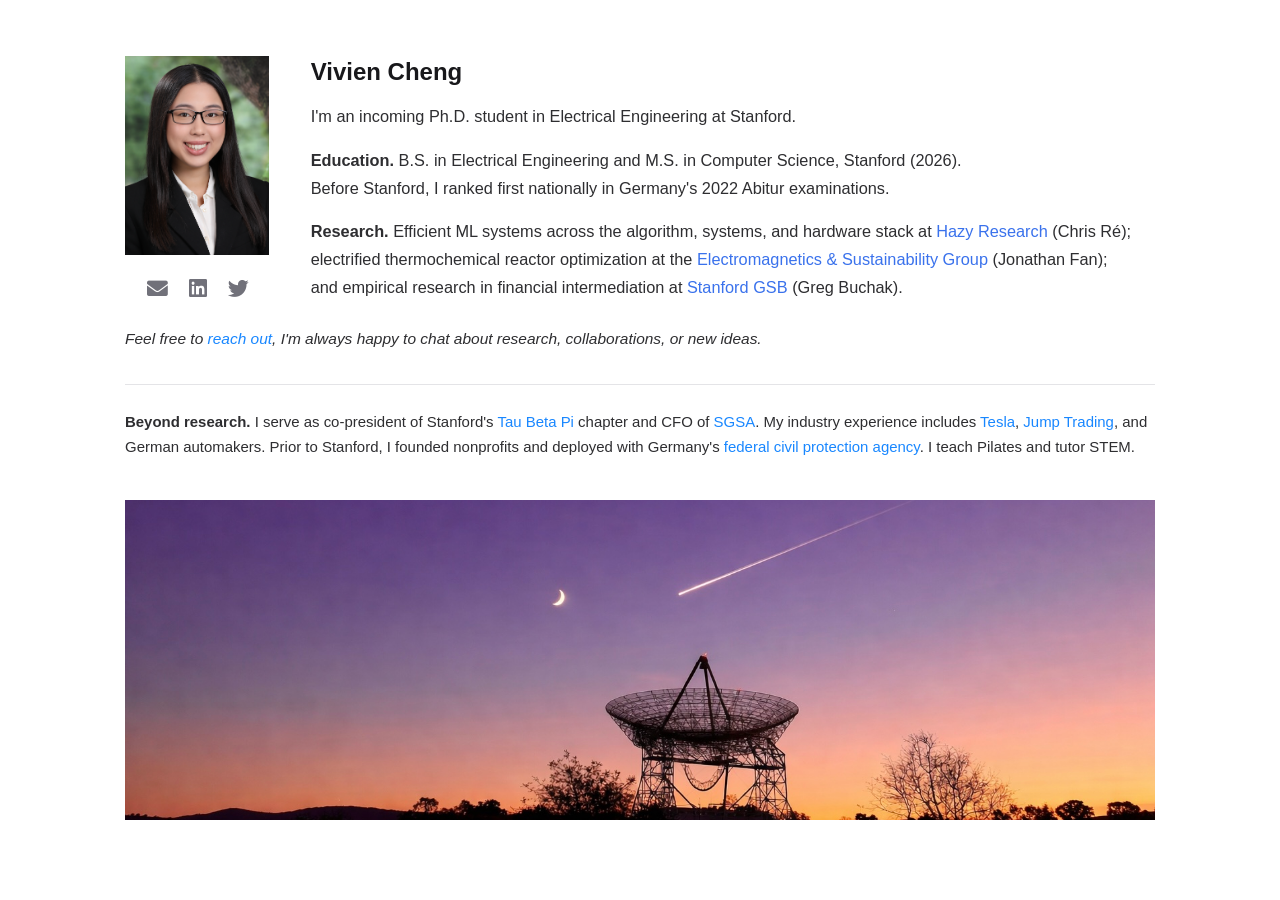
==== index.html @ f2414787 "Increase Dish banner height to 320px Co-Authored-By: Claude Opus 4.6 (1M context) <noreply@anthropic" ====
<!DOCTYPE html>
<html lang="en">
<head>
    <meta charset="UTF-8">
    <meta name="viewport" content="width=device-width, initial-scale=1.0">

    <!-- Google Analytics -->
    <script async src="https://www.googletagmanager.com/gtag/js?id=G-TDZG6P9QXE"></script>
    <script>
      window.dataLayer = window.dataLayer || [];
      function gtag(){dataLayer.push(arguments);}
      gtag('js', new Date());
      gtag('config', 'G-TDZG6P9QXE');
    </script>
    <meta name="description" content="Incoming Ph.D. student in Electrical Engineering at Stanford. Completing B.S. in Electrical Engineering and M.S. in Computer Science (2026). Researcher at Hazy Research Lab.">
    <meta name="keywords" content="Vivien Cheng, ML Systems, GPU Optimization, CUDA, AI, Machine Learning, Stanford, Hazy Research, Tesla, Jump Trading">
    <!-- Open Graph (Facebook, LinkedIn, iMessage, Slack, etc.) -->
    <meta property="og:title" content="Vivien Cheng">
    <meta property="og:description" content="Incoming Ph.D. student in Electrical Engineering at Stanford. Completing B.S. in Electrical Engineering and M.S. in Computer Science (2026). Researcher at Hazy Research Lab.">
    <meta property="og:type" content="website">
    <meta property="og:url" content="https://viviencheng.com">
    <meta property="og:image" content="https://viviencheng.com/Headshot.png">
    <!-- Twitter Card -->
    <meta name="twitter:card" content="summary">
    <meta name="twitter:title" content="Vivien Cheng">
    <meta name="twitter:description" content="Incoming Ph.D. student in Electrical Engineering at Stanford. Completing B.S. in Electrical Engineering and M.S. in Computer Science (2026). Researcher at Hazy Research Lab.">
    <meta name="twitter:image" content="https://viviencheng.com/Headshot.png">
    <title>Vivien Cheng</title>
    <!-- Bootstrap CSS -->
    <link href="https://stackpath.bootstrapcdn.com/bootstrap/4.3.1/css/bootstrap.min.css" rel="stylesheet">
    <!-- No external font needed - using system Arial -->
    <link rel="stylesheet" href="style.css">
    <link rel="stylesheet" href="https://cdnjs.cloudflare.com/ajax/libs/font-awesome/5.15.1/css/all.min.css">

</head>
<body>

    <!-- Main Content -->
    <div class="container mt-4">
        <!-- About Me Section -->
        <section id="about" class="mb-4">
            <div class="row align-items-start">
                <div class="col-4 col-sm-3 col-md-2">
                  <img src="Headshot.png" alt="Vivien Cheng Headshot" class="img-fluid" style="max-width: 98%;">
                  <div class="social-icons mt-3" style="text-align: center;">
                    <a href="mailto:vicheng@stanford.edu" title="Email"><i class="fas fa-envelope"></i></a>
                    <a href="https://www.linkedin.com/in/viviencheng-/" target="_blank" rel="noopener noreferrer" title="LinkedIn"><i class="fab fa-linkedin"></i></a>
                    <a href="https://twitter.com/viviencheng__" target="_blank" rel="noopener noreferrer" title="Twitter"><i class="fab fa-twitter"></i></a>
                  </div>
                </div>
                <div class="col-8 col-sm-9 col-md-10" style="padding-left: 1.5rem;">
                    <h2 style="margin-bottom: 1rem; padding-bottom: 0;">Vivien Cheng</h2>
                    <p>I'm an incoming Ph.D. student in Electrical Engineering at Stanford.</p>

                    <p><strong>Education.</strong> B.S. in Electrical Engineering and M.S. in Computer Science, Stanford (2026).<br>Before Stanford, I ranked first nationally in Germany's 2022 Abitur examinations.</p>

                    <p><strong>Research.</strong> Efficient ML systems across the algorithm, systems, and hardware stack at <a href="https://hazyresearch.stanford.edu/" target="_blank" rel="noopener noreferrer">Hazy Research</a> (Chris R&eacute;); electrified thermochemical reactor optimization at the <a href="https://fanlab.stanford.edu/" target="_blank" rel="noopener noreferrer">Electromagnetics &amp; Sustainability Group</a> (Jonathan Fan);<br>and empirical research in financial intermediation at <a href="https://www.gsb.stanford.edu/" target="_blank" rel="noopener noreferrer">Stanford GSB</a> (Greg Buchak).</p>

                </div>
            </div>

            <p style="font-size: 0.88em; margin-top: 0.5rem;"><em>Feel free to <a href="mailto:vicheng@stanford.edu">reach out</a>, I'm always happy to chat about research, collaborations, or new ideas.</em></p>

            <hr style="margin: 2rem 0 1.5rem; border: none; border-top: 1px solid var(--border-color);">

            <p style="font-size: 0.85em;"><strong>Beyond research.</strong> I serve as co-president of Stanford's <a href="https://tbp.stanford.edu/" target="_blank" rel="noopener noreferrer">Tau Beta Pi</a> chapter and CFO of <a href="https://sgsa.groups.stanford.edu/" target="_blank" rel="noopener noreferrer">SGSA</a>. My industry experience includes <a href="https://tesla.com/" target="_blank" rel="noopener noreferrer">Tesla</a>, <a href="https://www.jumptrading.com/" target="_blank" rel="noopener noreferrer">Jump Trading</a>, and German automakers. Prior to Stanford, I founded nonprofits and deployed with Germany's <a href="https://www.thw.de/EN/homepage/homepage_node.html" target="_blank" rel="noopener noreferrer">federal civil protection agency</a>. I teach Pilates and tutor STEM.</p>

            <img src="dish-banner.jpg" alt="Stanford Dish at sunset with crescent moon" style="width: 100%; margin-top: 1.5rem; object-fit: cover; height: 320px;">

            <!-- Experience Section
            <hr style="margin: 2rem 0 1.5rem; border: none; border-top: 1px solid var(--border-color);">

            <h5 class="section-heading">Experience</h5>
                    <div class="experience-list">
                      <div class="experience-item">
                        <strong><a href="https://hazyresearch.stanford.edu/" target="_blank" rel="noopener noreferrer">Hazy Research</a></strong>
                        <span class="experience-date">2024&ndash;present</span>
                        <div class="experience-subtitle">Stanford AI Lab &middot; Chris R&eacute;</div>
                        <p class="experience-desc">GPU kernel optimization, efficient ML systems, multi-agent orchestration, linear attention</p>
                      </div>
                      <div class="experience-item">
                        <strong><a href="https://fanlab.stanford.edu/" target="_blank" rel="noopener noreferrer">Electromagnetics &amp; Sustainability Lab</a></strong>
                        <span class="experience-date">2025&ndash;present</span>
                        <div class="experience-subtitle">Stanford Ginzton Lab &middot; Jonathan Fan</div>
                        <p class="experience-desc">Electrified thermochemical systems, induction heating, reactor design, process electrification, power electronics</p>
                      </div>
                      <div class="experience-item">
                        <strong>Financial Economics Research</strong>
                        <span class="experience-date">2022&ndash;2023</span>
                        <div class="experience-subtitle">Stanford Graduate School of Business &middot; Greg Buchak</div>
                        <p class="experience-desc">Data science and empirical research in financial intermediation</p>
                      </div>
                      <div class="experience-item">
                        <strong>Applied Mathematics Research</strong>
                        <span class="experience-date">2020&ndash;2022</span>
                        <div class="experience-subtitle">University of Bremen &middot; Veronika Maiseyenka</div>
                        <p class="experience-desc">Game theory and evolutionary dynamics</p>
                      </div>
                    </div>
            <div style="margin-top: 1rem; padding-top: 0.75rem; border-top: 1px solid var(--border-color); font-size: 0.88rem; color: var(--secondary-color);">
              I also have industry experience at Tesla, Jump Trading, and German automobile companies.
            </div>
            -->

            <!-- Stanford Dish
            <h5 class="section-heading">Stanford Dish</h5>
            <div class="d-flex" style="gap: 12px;">
              <img src="dish/IMG_7782.jpg" alt="Stanford Dish at night with moon" style="width: 33%; border-radius: 4px; object-fit: cover; height: 180px;">
              <img src="dish/IMG_7783.jpg" alt="Stanford Dish sunset clouds" style="width: 33%; border-radius: 4px; object-fit: cover; height: 180px;">
              <img src="dish/IMG_7785.jpg" alt="Stanford Dish at sunset" style="width: 33%; border-radius: 4px; object-fit: cover; height: 180px; object-position: center 30%;">
            </div>
            -->


                    <!-- Affiliation Logos
                    <div class="affiliation-logos mt-4">
                      <div class="logo-banner" style="background: white; border-radius: 12px; padding: 25px; box-shadow: 0 2px 8px rgba(0,0,0,0.08);">
                        <div class="d-flex align-items-center justify-content-center" style="gap: 35px; flex-wrap: wrap;">
                          <img src="https://identity.stanford.edu/wp-content/uploads/sites/3/2020/07/block-s-right.png" alt="Stanford" style="height: 115px; opacity: 1.0;" title="Stanford University">
                          <img src="hazy.png" alt="Hazy Research" style="height: 70px; opacity: 1.0;" title="Hazy Research Lab">
                          <img src="jump.png" alt="Jump Trading" style="height: 45px; opacity: 1.0;" title="Jump Trading">
                          <img src="tesla.png" alt="Tesla" style="height: 75px; opacity: 1.0;" title="Tesla">
                          <img src="bmw.png" alt="BMW" style="height: 65px; opacity: 1.0;" title="BMW">
                          <img src="benz.png" alt="Mercedes-Benz" style="height: 65px; opacity: 1.0;" title="Mercedes-Benz">
                          <img src="vw.png" alt="Volkswagen" style="height: 65px; opacity: 1.0;" title="Volkswagen">
                        </div>
                      </div>
                      <p class="text-center mt-2" style="font-size: 0.7rem; opacity: 0.6; margin-bottom: 0;">Logos are trademarks of their respective owners and used here only to indicate affiliations.</p>
                    </div>
                    -->
        </section>

        <!-- Old Experience Section (commented out)
        <section id="experience" class="mb-4">
            <h2>Experience</h2>
            <h4 class="mt-4 mb-3">Research</h4>
            <div class="reference">
              <span class="author">Researcher, Hazy Research Lab</span> <em class="award-date">Sept 2024 - Present</em><br>
              <span class="title">Stanford University &bull; Prof. Chris R&eacute;</span>
            </div>
            <div class="reference">
              <span class="author">Researcher, Graduate School of Business</span> <em class="award-date">Nov 2022 - May 2023</em><br>
              <span class="title">Stanford University</span>
            </div>
            <div class="reference">
              <span class="author">Game Theory Researcher, Institute of Theoretical Mathematics</span> <em class="award-date">Jan 2021 - Feb 2021</em><br>
              <span class="title">University of Bremen &bull; Bremen, Germany</span>
            </div>
            <h4 class="mt-4 mb-3">Industry</h4>
            <div class="reference">
              <span class="author">Quantitative Trader Intern (4-week extension, sole recipient)</span> <em class="award-date">Aug 2025 - Sep 2025</em><br>
              <span class="title">Jump Trading LLC &bull; New York City, NY</span>
            </div>
            <div class="reference">
              <span class="author">Quantitative Research Intern</span> <em class="award-date">Jun 2025 - Aug 2025</em><br>
              <span class="title">Jump Trading LLC &bull; Chicago, IL</span>
            </div>
            <div class="reference">
              <span class="author">AI Infrastructure Intern</span> <em class="award-date">Jun 2024 - Sep 2024</em><br>
              <span class="title">Tesla, Inc. &bull; Austin, TX</span>
            </div>
            <div class="reference">
              <span class="author">Autonomous Systems Intern</span> <em class="award-date">Jun 2023 - Sep 2023</em><br>
              <span class="title">L&uuml;rssen Yachts &bull; Bremen, Germany</span>
            </div>
            <div class="reference">
              <span class="author">ML Engineering Intern</span> <em class="award-date">Jun 2022 - Sep 2022</em><br>
              <span class="title">BMW &bull; Munich, Germany</span>
            </div>
            <div class="reference">
              <span class="author">ML Engineering Intern</span> <em class="award-date">Jan 2022 - Jun 2022</em><br>
              <span class="title">Mercedes-Benz &bull; Bremen, Germany</span>
            </div>
            <div class="reference">
              <span class="author">Parliamentary Research Intern</span> <em class="award-date">Sep 2021 - Dec 2021</em><br>
              <span class="title">German Bundestag &bull; Berlin, Germany</span>
            </div>
            <div class="reference">
              <span class="author">High School Intern</span> <em class="award-date">2018 - 2021</em><br>
              <span class="title">Volkswagen / Solar Farm / Beck's Brewery &bull; Germany and China</span>
            </div>
        </section>
        -->

        <!-- Projects Section
        <section id="projects" class="mb-4">
            <h2>Selected Course Projects</h2>

            <div class="reference">
              <div class="d-flex align-items-center">
                <img src="224r.png" alt="Action Chunking" style="width: 80px; height: 50px; object-fit: cover; margin-right: 15px; border-radius: 4px;">
                <div>
                  <span class="author">Robust Action Chunking through Dynamic Action Selection</span> <a href="224r_poster.pdf" target="_blank" rel="noopener noreferrer" style="margin-left: 8px; font-size: 0.8rem;">[poster]</a> <em class="award-date">CS224R: Deep Reinforcement Learning</em>
                </div>
              </div>
            </div>

            <div class="reference">
              <div class="d-flex align-items-center">
                <img src="cs224v.png" alt="Trial Matching Pipeline" style="width: 80px; height: 50px; object-fit: cover; margin-right: 15px; border-radius: 4px;">
                <div>
                  <span class="author">Trial Helper: Hybrid SMT-LLM Clinical Trial Matching</span> <a href="224v_poster.pdf" target="_blank" rel="noopener noreferrer" style="margin-left: 8px; font-size: 0.8rem;">[poster]</a> <em class="award-date">CS224V: Conversational Virtual Assistants with Deep Learning</em>
                </div>
              </div>
            </div>

            <div class="reference">
              <div class="d-flex align-items-center">
                <img src="cuda.jpg" alt="CUDA Logo" style="width: 80px; height: 50px; object-fit: cover; margin-right: 15px; border-radius: 4px;">
                <div>
                  <span class="author">Reinforcement Learning for CUDA Kernel Optimization</span> <em class="award-date">CS238: Decision-Making Under Uncertainty</em>
                </div>
              </div>
            </div>

            <div class="reference">
              <div class="d-flex align-items-center">
                <img src="fpga.png" alt="FPGA Board" style="width: 80px; height: 50px; object-fit: cover; margin-right: 15px; border-radius: 4px;">
                <div>
                  <span class="author">Verilog Audio Synthesizer with Real-Time Waveform Visualization</span> <em class="award-date">EE108: Digital Systems Design</em>
                </div>
              </div>
            </div>

            <div class="reference">
              <div class="d-flex align-items-center">
                <img src="ee134.png" alt="Photonics Lab" style="width: 80px; height: 50px; object-fit: cover; margin-right: 15px; border-radius: 4px;">
                <div>
                  <span class="author">UV LED Water Disinfection Optimization</span> <em class="award-date">EE134: Photonics</em>
                </div>
              </div>
            </div>

            <div class="reference">
              <div class="d-flex align-items-center">
                <img src="egg.png" alt="Sous Vide Egg" style="width: 80px; height: 50px; object-fit: cover; margin-right: 15px; border-radius: 4px;">
                <div>
                  <span class="author">Sous Vide Feedback and Control</span> <em class="award-date">EE102B: Signals and Systems II</em>
                </div>
              </div>
            </div>

            <div class="reference">
              <div class="d-flex align-items-center">
                <img src="bird.png" alt="Bird Call Spectrogram" style="width: 80px; height: 50px; object-fit: cover; margin-right: 15px; border-radius: 4px;">
                <div>
                  <span class="author">Bird Call Spectral Analysis</span> <em class="award-date">EE102B: Signals and Systems II</em>
                </div>
              </div>
            </div>

            <div class="reference">
              <div class="d-flex align-items-center">
                <img src="ee102b_radar.png" alt="Radar Spectrogram" style="width: 80px; height: 50px; object-fit: cover; margin-right: 15px; border-radius: 4px;">
                <div>
                  <span class="author">Radar Noise Filter Design</span> <em class="award-date">EE102B: Signals and Systems II</em>
                </div>
              </div>
            </div>

            <div class="reference">
              <div class="d-flex align-items-center">
                <img src="ee15q.png" alt="GPS Bike System" style="width: 80px; height: 50px; object-fit: cover; margin-right: 15px; border-radius: 4px;">
                <div>
                  <span class="author">GPS-Enabled Smart Bike Security System</span> <em class="award-date">EE15Q: Art and Science of Engineering Design</em>
                </div>
              </div>
            </div>

        </section>
        -->

        <!-- Skills Section
        <section id="skills" class="mb-4">
            <h2>Technical Skills</h2>
            <div class="row">
              <div class="col-md-6">
                <div class="reference">
                  <span class="author">Systems & Hardware</span><br>
                  <span class="title">CUDA, Nsight Compute, PTX/SASS analysis, Verilog, embedded C++, Vivado, Simulink</span>
                </div>
              </div>
              <div class="col-md-6">
                <div class="reference">
                  <span class="author">ML Systems</span><br>
                  <span class="title">PyTorch Distributed (DDP, NCCL), JAX, physics-informed neural networks, PPO</span>
                </div>
              </div>
              <div class="col-md-6">
                <div class="reference">
                  <span class="author">Tools</span><br>
                  <span class="title">Yosys, Icarus Verilog, PostgreSQL, FastAPI, MATLAB</span>
                </div>
              </div>
              <div class="col-md-6">
                <div class="reference">
                  <span class="author">Languages</span><br>
                  <span class="title">Python, C++, C, SQL; Mandarin (native), German (fluent), English (fluent), French (B2), Spanish (intermediate)</span>
                </div>
              </div>
            </div>
        </section>
        -->
    </div>



    <!-- Bootstrap JS and dependencies -->
    <script src="https://code.jquery.com/jquery-3.6.0.min.js"></script>
    <script src="https://cdnjs.cloudflare.com/ajax/libs/popper.js/1.14.7/umd/popper.min.js"></script>
    <script src="https://stackpath.bootstrapcdn.com/bootstrap/4.3.1/js/bootstrap.min.js"></script>

    <script>
        document.getElementById('year').textContent = new Date().getFullYear();
    </script>



<script type="application/ld+json">
  {
    "@context": "https://schema.org",
    "@type": "Person",
    "name": "Vivien Cheng",
    "url": "https://viviencheng.com",
    "email": "vicheng@stanford.edu",
    "sameAs": [
      "https://www.linkedin.com/in/viviencheng-/",
      "https://github.com/vivien-cheng"
    ],
    "jobTitle": "Graduate Researcher",
    "worksFor": {
      "@type": "Organization",
      "name": "Stanford University"
    },
    "alumniOf": [
      {
        "@type": "CollegeOrUniversity",
        "name": "Stanford University"
      },
      {
        "@type": "HighSchool",
        "name": "Hermann-Bose-Gymnasium"
      }
    ],
    "knowsAbout": ["ML Systems", "GPU Optimization", "CUDA", "AI", "Machine Learning", "Hardware-Software Co-Design"]
  }
  </script>

</body>
</html>
---- style.css ----
/* Root variables for theming - Professional Light theme */
:root {
    --primary-color: #18181b;
    --primary-hover: #27272a;
    --secondary-color: #71717a;
    --accent-color: #3f3f46;
    --link-color: #2563eb;
    --link-hover: #1d4ed8;
    --success-color: #22c55e;
    --warning-color: #f59e0b;
    --danger-color: #ef4444;
    --light-color: #f4f4f5;
    --dark-color: #18181b;
    --bg-color: #ffffff;
    --text-color: #18181b;
    --border-color: #e4e4e7;
    --shadow-light: 0 1px 2px rgba(0, 0, 0, 0.05);
    --shadow-medium: 0 4px 12px rgba(0, 0, 0, 0.08);
    --shadow-heavy: 0 8px 24px rgba(0, 0, 0, 0.1);
    --border-radius: 12px;
    --transition: all 0.3s ease;
    --font-primary: Arial, Helvetica, sans-serif;
    --font-mono: 'JetBrains Mono', 'Fira Code', 'SF Mono', monospace;
}

/* Base styles */
* {
    margin: 0;
    padding: 0;
    box-sizing: border-box;
}

html {
    height: 100%;
    scroll-behavior: smooth;
    overflow-y: auto;
}

body {
    display: flex;
    flex-direction: column;
    min-height: 100vh;
    font-family: var(--font-primary);
    background-color: var(--bg-color);
    color: var(--text-color);
    font-size: 1.1rem;
    line-height: 1.7;
    transition: var(--transition);
}

.container {
    flex: 1;
    max-width: 1060px;
}

/* Enhanced typography */
h1, h2, h3, h4, h5, h6 {
    font-weight: 600;
    margin-bottom: 1rem;
    line-height: 1.3;
}

h1 { font-size: 2.5rem; }
h2 { font-size: 1.5rem; }
h3 { font-size: 1.5rem; }

p {
    margin-bottom: 1rem;
    color: var(--text-color);
    opacity: 0.9;
}

/* Simple navbar - let Bootstrap handle responsiveness */
.navbar {
    background: var(--bg-color) !important;
    backdrop-filter: blur(20px);
    border-bottom: 1px solid var(--border-color);
    transition: var(--transition);
}

.navbar-nav .nav-link {
    margin-right: 10px;
    border-radius: var(--border-radius);
    transition: var(--transition);
    font-weight: 500;
}

.navbar-nav .nav-link:hover,
.navbar-nav .nav-item.active .nav-link {
    background-color: var(--primary-color);
    color: white !important;
}

.navbar-nav .nav-link:hover {
    background-color: var(--primary-hover);
}


/* Social media icons spacing */
.navbar-nav .nav-link i {
    font-size: 1.5rem;
    transition: var(--transition);
}

.navbar-nav .nav-link i:hover {
    transform: scale(1.15);
}

/* Navbar toggler (hamburger menu) */
.navbar-toggler {
    border-color: var(--text-color) !important;
    padding: 0.5rem;
}

.navbar-toggler-icon {
    background-image: url("data:image/svg+xml,%3csvg xmlns='http://www.w3.org/2000/svg' viewBox='0 0 30 30'%3e%3cpath stroke='%23000000' stroke-linecap='round' stroke-miterlimit='10' stroke-width='3' d='M4 7h22M4 15h22M4 23h22'/%3e%3c/svg%3e") !important;
    width: 1.5em;
    height: 1.5em;
}


.navbar-toggler:focus {
    box-shadow: 0 0 0 0.2rem rgba(0, 123, 255, 0.25);
}

/* Mobile navbar improvements */
@media (max-width: 991px) {
    .navbar-collapse {
        background: var(--bg-color);
        border-radius: 8px;
        margin-top: 1rem;
        padding: 1rem;
        box-shadow: var(--shadow-medium);
    }
    
    .navbar-nav {
        align-items: stretch;
    }
    
    .navbar-nav .nav-item {
        margin: 0.25rem 0;
    }
    
    .navbar-nav .nav-link {
        margin-right: 0;
        padding: 0.75rem 1rem;
    }
    
}

/* Hero section */
.hero-section {
    padding: 4rem 0;
    background: linear-gradient(135deg, var(--primary-color)10, var(--accent-color)10);
    border-radius: var(--border-radius);
    margin-bottom: 3rem;
    position: relative;
    overflow: hidden;
}

.hero-section::before {
    content: '';
    position: absolute;
    top: 0;
    left: 0;
    right: 0;
    bottom: 0;
    background: url('data:image/svg+xml,<svg xmlns="http://www.w3.org/2000/svg" viewBox="0 0 1000 1000"><defs><radialGradient id="grad" cx="50%" cy="50%" r="50%"><stop offset="0%" style="stop-color:rgba(0,123,255,0.1);stop-opacity:1" /><stop offset="100%" style="stop-color:rgba(0,123,255,0);stop-opacity:0" /></radialGradient></defs><circle cx="500" cy="500" r="400" fill="url(%23grad)"/></svg>') center/cover;
    opacity: 0.3;
    z-index: 1;
}

.hero-content {
    position: relative;
    z-index: 2;
}

.hero-title {
    font-size: 3rem;
    font-weight: 700;
    margin-bottom: 1rem;
    background: linear-gradient(135deg, var(--primary-color), var(--accent-color));
    -webkit-background-clip: text;
    -webkit-text-fill-color: transparent;
    background-clip: text;
}

/* Button hover states */
.btn-primary {
    background-color: var(--primary-color);
    border-color: var(--primary-color);
}

.btn-primary:hover,
.btn-primary:focus,
.btn-primary:active {
    background-color: var(--primary-hover) !important;
    border-color: var(--primary-hover) !important;
}



/* Navbar text colors for white background */
.navbar-brand {
    color: var(--primary-color) !important;
    font-size: 1.55rem;
}

.navbar-nav .nav-link {
    color: #1A1A1A !important;
}


/* Experience section styles */
.section-heading {
    font-size: 1.2rem;
    font-weight: 600;
    color: var(--text-color);
    margin-top: 2rem;
    margin-bottom: 0.5rem;
    padding-bottom: 0.25rem;
}

.section-heading:first-of-type {
    margin-top: 2.5rem;
}

.experience-list {
    display: flex;
    flex-direction: column;
    gap: 0;
    margin-bottom: 0.5rem;
}

.experience-item {
    padding: 1rem 0;
    border-bottom: 1px solid var(--border-color);
}

.experience-item:last-child {
    border-bottom: none;
}

.experience-item strong {
    font-size: 0.98rem;
}

.experience-date {
    float: right;
    font-size: 0.88rem;
    color: var(--secondary-color);
    font-weight: 500;
}

.experience-subtitle {
    font-size: 0.88rem;
    color: var(--secondary-color);
    margin-top: 0.1rem;
}

.experience-desc {
    font-size: 0.85rem;
    color: var(--secondary-color);
    margin-bottom: 0;
    margin-top: 0.25rem;
    line-height: 1.6;
    opacity: 0.8;
}

/* Social icons */
.social-icons a {
    color: var(--secondary-color);
    margin: 0 0.5rem;
    font-size: 1.3rem;
    transition: var(--transition);
}

.social-icons a:hover {
    color: var(--text-color);
    text-decoration: none;
    transform: scale(1.15);
}

/* ============================================
   LIGHT MODE - Blue links only
   ============================================ */

/* Bio text */
.col-md-10 p {
    font-size: 1.02rem;
}

/* Light mode - links in bio */
.col-md-10 a {
    color: var(--link-color);
    transition: all 0.2s ease;
}

.col-md-10 a:hover {
    color: var(--link-hover);
}

/* Light mode - arxiv/publication links */
.arxiv-link {
    background: var(--link-color);
    color: white !important;
}

.arxiv-link:hover {
    background: var(--link-hover);
}

.hero-subtitle {
    font-size: 1.2rem;
    opacity: 0.8;
    margin-bottom: 2rem;
}

/* Enhanced profile picture */
.profile-pic {
    max-width: 250px;
    max-height: 250px;
    width: 100%;
    height: auto;
    border-radius: 20px;
    object-fit: cover;
    box-shadow: var(--shadow-heavy);
    transition: var(--transition);
    border: 4px solid var(--bg-color);
}

.profile-pic:hover {
    transform: translateY(-10px) scale(1.05);
    box-shadow: 0 20px 40px rgba(0,123,255,0.3);
}

/* Animated background */
#particles-js {
    width: 100%;
    height: 100%;
    position: fixed;
    top: 0;
    left: 0;
    z-index: -1;
    opacity: 0.7;
}

/* Enhanced sections */
section {
    margin-bottom: 4rem;
    padding: 2rem 0;
}

section h2 {
    font-size: 1.5rem;
    margin-bottom: 2rem;
    position: relative;
    padding-bottom: 1rem;
}

section h2::after {
    content: '';
    position: absolute;
    bottom: 0;
    left: 0;
    width: 60px;
    height: 3px;
    background: linear-gradient(135deg, var(--primary-color), var(--accent-color));
    border-radius: 2px;
}

#about > .row h2::after {
    display: none;
}

/* Card-based layout for content */
.content-card {
    background: var(--bg-color);
    border: 1px solid var(--border-color);
    border-radius: var(--border-radius);
    padding: 2rem;
    margin-bottom: 2rem;
    box-shadow: var(--shadow-light);
    transition: var(--transition);
    position: relative;
    overflow: hidden;
}

.content-card::before {
    content: '';
    position: absolute;
    top: 0;
    left: 0;
    width: 4px;
    height: 100%;
    background: linear-gradient(135deg, var(--primary-color), var(--accent-color));
}

.content-card:hover {
    transform: translateY(-5px);
    box-shadow: var(--shadow-medium);
    border-color: var(--primary-color);
}

/* Enhanced reference/publication cards */
.reference {
    background: var(--bg-color);
    border: 1px solid var(--border-color);
    padding: 1.5rem;
    border-radius: var(--border-radius);
    margin-bottom: 1.5rem;
    transition: var(--transition);
    position: relative;
    overflow: hidden;
}

.reference::before {
    content: '';
    position: absolute;
    top: 0;
    left: 0;
    width: 4px;
    height: 100%;
    background: var(--primary-color);
    transform: scaleY(0);
    transition: var(--transition);
}

.reference:hover {
    transform: translateX(10px);
    box-shadow: var(--shadow-medium);
    border-color: var(--primary-color);
}

.reference:hover::before {
    transform: scaleY(1);
}

.author {
    font-weight: 600;
    color: var(--text-color);
    margin-bottom: 0.5rem;
}

.title {
    font-style: italic;
    color: var(--primary-color);
    margin-bottom: 0.25rem;
}

.journal {
    font-style: italic;
    font-size: 1rem;
    opacity: 0.8;
}

.arxiv-link {
    display: inline-block;
    background: var(--primary-color);
    color: white !important;
    padding: 0.25rem 0.75rem;
    border-radius: 20px;
    text-decoration: none;
    font-size: 0.9rem;
    font-weight: 500;
    transition: var(--transition);
    margin-left: 1rem;
}

.arxiv-link:hover {
    background: var(--primary-hover);
    transform: translateY(-2px);
    text-decoration: none;
    color: white !important;
}

.award-date {
    background: var(--light-color);
    color: var(--text-color);
    padding: 0.25rem 0.75rem;
    border-radius: 20px;
    font-size: 0.9rem;
    font-weight: 500;
    float: right;
}

/* Skills/Technology tags */
.skill-tag {
    display: inline-block;
    background: var(--primary-color);
    color: white;
    padding: 0.5rem 1rem;
    border-radius: 25px;
    margin: 0.25rem;
    font-size: 0.95rem;
    font-weight: 500;
    transition: var(--transition);
}

.skill-tag:hover {
    background: var(--primary-hover);
    transform: translateY(-2px);
}

/* Timeline styles */
.timeline {
    position: relative;
    padding-left: 2rem;
}

.timeline::before {
    content: '';
    position: absolute;
    left: 1rem;
    top: 0;
    bottom: 0;
    width: 2px;
    background: var(--border-color);
}

.timeline-item {
    position: relative;
    margin-bottom: 2rem;
    padding-left: 2rem;
}

.timeline-item::before {
    content: '';
    position: absolute;
    left: -0.5rem;
    top: 0.5rem;
    width: 1rem;
    height: 1rem;
    background: var(--primary-color);
    border-radius: 50%;
    border: 3px solid var(--bg-color);
    box-shadow: var(--shadow-light);
}

/* Enhanced buttons */
.btn-custom {
    background: linear-gradient(135deg, var(--primary-color), var(--accent-color));
    border: none;
    color: white;
    padding: 0.75rem 2rem;
    border-radius: 25px;
    font-weight: 600;
    transition: var(--transition);
    text-transform: uppercase;
    letter-spacing: 0.5px;
    box-shadow: var(--shadow-light);
}

.btn-custom:hover {
    transform: translateY(-3px);
    box-shadow: var(--shadow-medium);
    color: white;
}

/* Loading animation */
.loading-overlay {
    position: fixed;
    top: 0;
    left: 0;
    width: 100%;
    height: 100%;
    background: var(--bg-color);
    display: flex;
    align-items: center;
    justify-content: center;
    z-index: 9999;
    transition: opacity 0.5s ease;
}

.loading-spinner {
    width: 50px;
    height: 50px;
    border: 3px solid var(--border-color);
    border-top: 3px solid var(--primary-color);
    border-radius: 50%;
    animation: spin 1s linear infinite;
}

@keyframes spin {
    0% { transform: rotate(0deg); }
    100% { transform: rotate(360deg); }
}

/* Fade-in animation */
.fade-in {
    opacity: 0;
    transform: translateY(30px);
    transition: all 0.6s ease;
}

.fade-in.visible {
    opacity: 1;
    transform: translateY(0);
}

/* Enhanced footer */
footer {
    background: var(--bg-color) !important;
    color: var(--secondary-color) !important;
    padding: 2rem 0;
    margin-top: 2rem;
    border-top: 1px solid var(--border-color);
    font-size: 0.95rem;
}

footer a {
    color: var(--secondary-color) !important;
    transition: var(--transition);
}

footer a:hover {
    color: var(--text-color) !important;
    text-decoration: none;
}

footer i {
    font-size: 1.1rem;
}

/* Tablet responsive */
@media (max-width: 768px) {
    .hero-title {
        font-size: 2rem;
    }

    .profile-pic {
        max-width: 200px;
        max-height: 200px;
    }

    .content-card {
        padding: 1.5rem;
    }

    .reference {
        padding: 1rem;
    }

    section {
        padding: 1.5rem 0;
    }

    /* Disable hover transforms on touch-sized screens */
    .reference:hover {
        transform: none;
    }

    .content-card:hover {
        transform: none;
    }

    .profile-pic:hover {
        transform: none;
        box-shadow: var(--shadow-heavy);
    }
}

/* Phone responsive */
@media (max-width: 576px) {
    body {
        font-size: 1rem;
        line-height: 1.6;
    }

    section {
        padding: 1rem 0;
        margin-bottom: 2rem;
    }

    .hero-section {
        padding: 2rem 0;
    }

    /* Stack date below title instead of floating right */
    .experience-date {
        float: none;
        display: block;
        margin-top: 0.15rem;
    }

    .award-date {
        float: none;
        display: inline-block;
        margin-top: 0.25rem;
    }

    /* Slightly smaller experience items */
    .experience-item {
        padding: 0.85rem 1rem;
    }

    .experience-item strong {
        font-size: 1rem;
    }

    .experience-desc {
        font-size: 0.9rem;
    }

    /* Better section heading spacing */
    .section-heading {
        margin-top: 2rem;
        font-size: 1rem;
    }

    /* Footer: center everything on phone */
    footer .row > div {
        text-align: center !important;
    }

    /* Smaller navbar brand on phone */
    .navbar-brand {
        font-size: 1.3rem;
    }
}
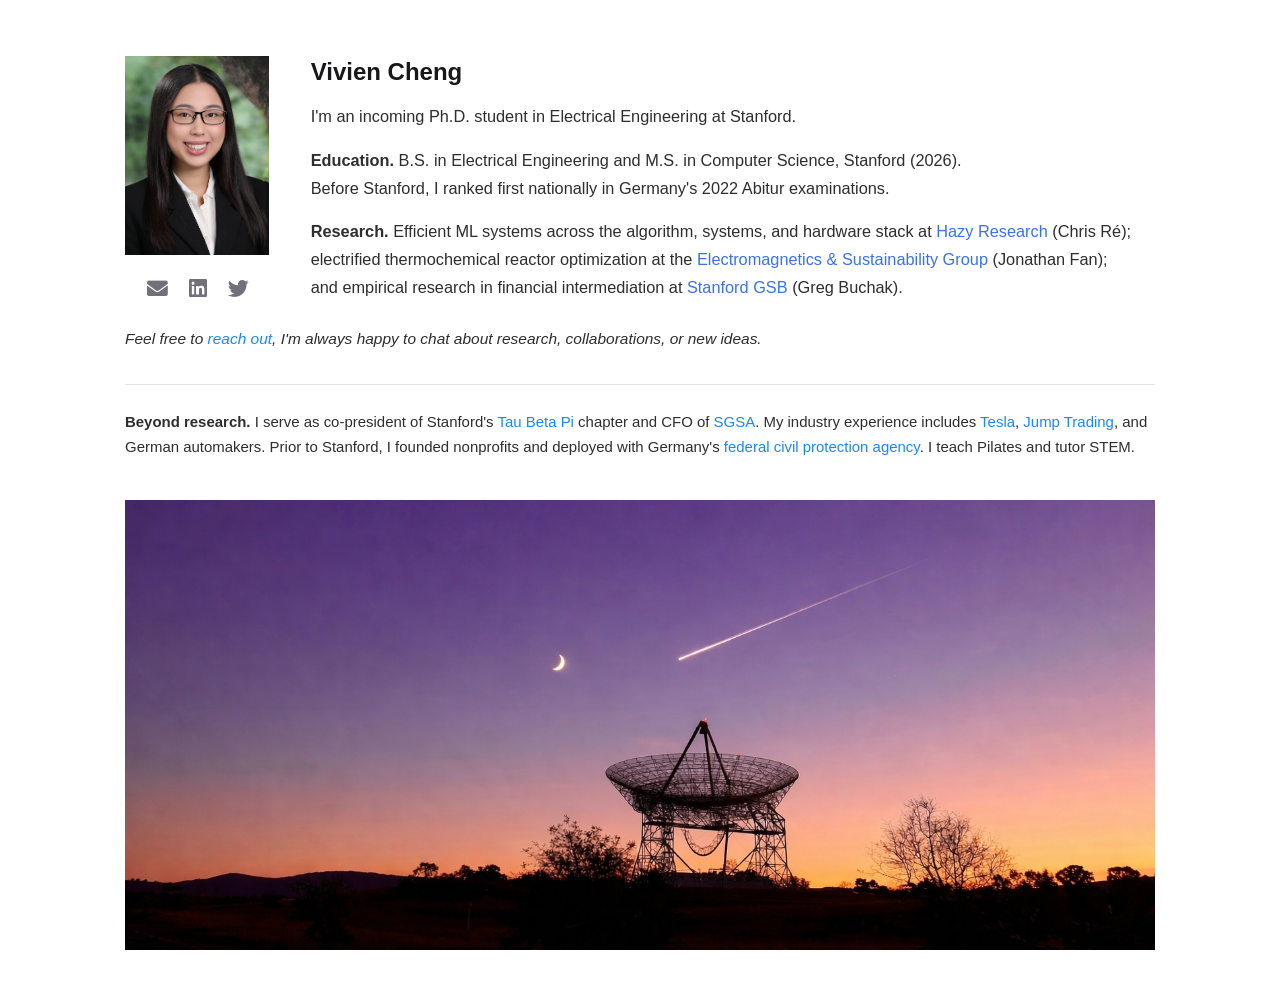
==== commit 4c93ca72: "Increase Dish banner height to 450px Co-Authored-By: Claude Opus 4.6 (1M context) <noreply@anthropic" ====
--- a/index.html
+++ b/index.html
@@ -65,7 +65,7 @@
 
             <p style="font-size: 0.85em;"><strong>Beyond research.</strong> I serve as co-president of Stanford's <a href="https://tbp.stanford.edu/" target="_blank" rel="noopener noreferrer">Tau Beta Pi</a> chapter and CFO of <a href="https://sgsa.groups.stanford.edu/" target="_blank" rel="noopener noreferrer">SGSA</a>. My industry experience includes <a href="https://tesla.com/" target="_blank" rel="noopener noreferrer">Tesla</a>, <a href="https://www.jumptrading.com/" target="_blank" rel="noopener noreferrer">Jump Trading</a>, and German automakers. Prior to Stanford, I founded nonprofits and deployed with Germany's <a href="https://www.thw.de/EN/homepage/homepage_node.html" target="_blank" rel="noopener noreferrer">federal civil protection agency</a>. I teach Pilates and tutor STEM.</p>
 
-            <img src="dish-banner.jpg" alt="Stanford Dish at sunset with crescent moon" style="width: 100%; margin-top: 1.5rem; object-fit: cover; height: 320px;">
+            <img src="dish-banner.jpg" alt="Stanford Dish at sunset with crescent moon" style="width: 100%; margin-top: 1.5rem; object-fit: cover; height: 450px;">
 
             <!-- Experience Section
             <hr style="margin: 2rem 0 1.5rem; border: none; border-top: 1px solid var(--border-color);">
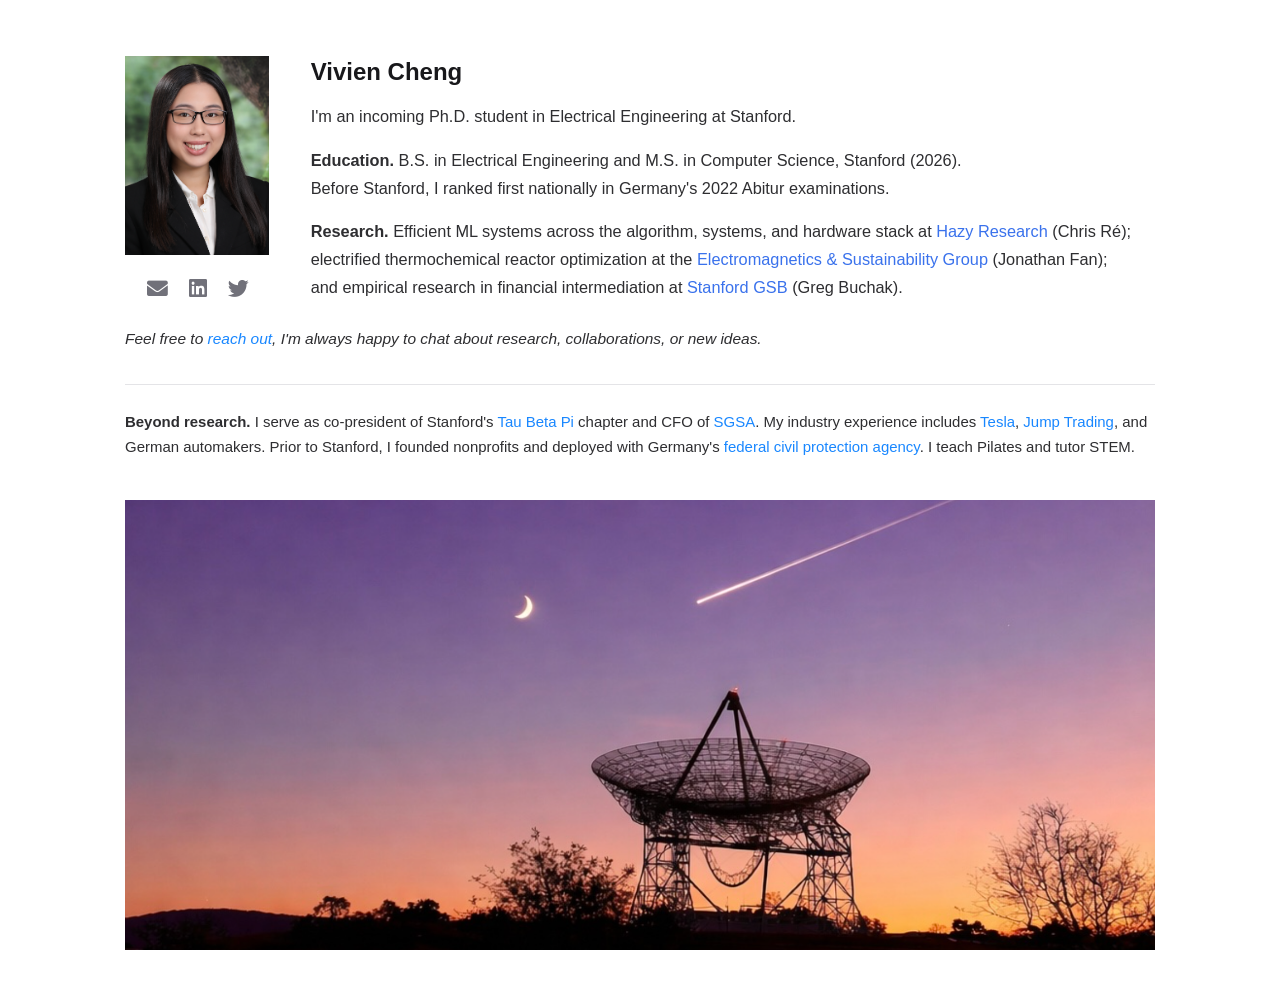
==== commit 05fe5595: "Replace banner image with new Dish screenshot Co-Authored-By: Claude Opus 4.6 (1M context) <noreply@" ====
--- a/index.html
+++ b/index.html
@@ -65,7 +65,7 @@
 
             <p style="font-size: 0.85em;"><strong>Beyond research.</strong> I serve as co-president of Stanford's <a href="https://tbp.stanford.edu/" target="_blank" rel="noopener noreferrer">Tau Beta Pi</a> chapter and CFO of <a href="https://sgsa.groups.stanford.edu/" target="_blank" rel="noopener noreferrer">SGSA</a>. My industry experience includes <a href="https://tesla.com/" target="_blank" rel="noopener noreferrer">Tesla</a>, <a href="https://www.jumptrading.com/" target="_blank" rel="noopener noreferrer">Jump Trading</a>, and German automakers. Prior to Stanford, I founded nonprofits and deployed with Germany's <a href="https://www.thw.de/EN/homepage/homepage_node.html" target="_blank" rel="noopener noreferrer">federal civil protection agency</a>. I teach Pilates and tutor STEM.</p>
 
-            <img src="dish-banner.jpg" alt="Stanford Dish at sunset with crescent moon" style="width: 100%; margin-top: 1.5rem; object-fit: cover; height: 450px;">
+            <img src="dish-banner.png" alt="Stanford Dish at sunset with crescent moon" style="width: 100%; margin-top: 1.5rem; object-fit: cover; height: 450px;">
 
             <!-- Experience Section
             <hr style="margin: 2rem 0 1.5rem; border: none; border-top: 1px solid var(--border-color);">
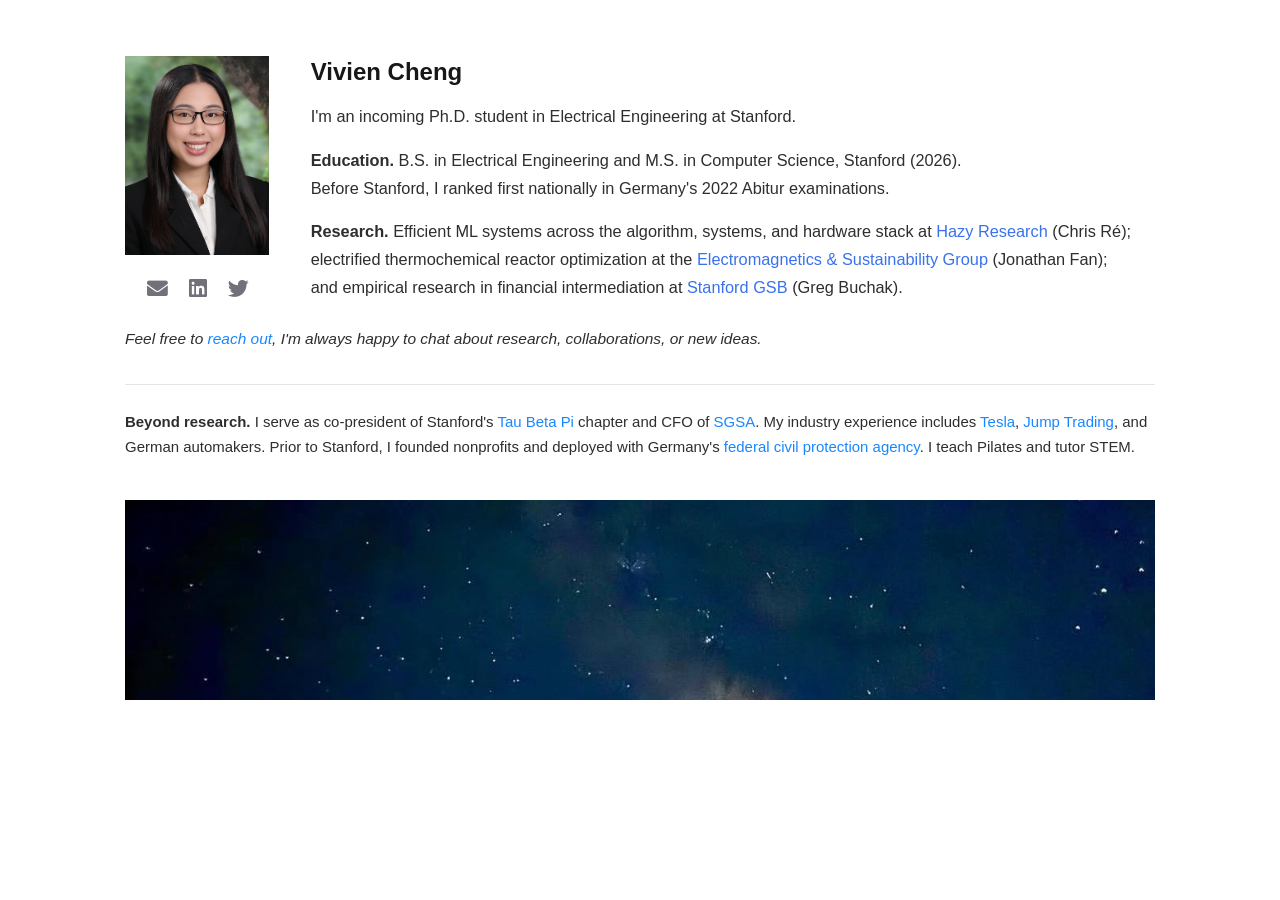
==== commit fb0a92ad: "Replace banner with Milky Way night sky photo Co-Authored-By: Claude Opus 4.6 (1M context) <noreply@" ====
--- a/index.html
+++ b/index.html
@@ -65,7 +65,7 @@
 
             <p style="font-size: 0.85em;"><strong>Beyond research.</strong> I serve as co-president of Stanford's <a href="https://tbp.stanford.edu/" target="_blank" rel="noopener noreferrer">Tau Beta Pi</a> chapter and CFO of <a href="https://sgsa.groups.stanford.edu/" target="_blank" rel="noopener noreferrer">SGSA</a>. My industry experience includes <a href="https://tesla.com/" target="_blank" rel="noopener noreferrer">Tesla</a>, <a href="https://www.jumptrading.com/" target="_blank" rel="noopener noreferrer">Jump Trading</a>, and German automakers. Prior to Stanford, I founded nonprofits and deployed with Germany's <a href="https://www.thw.de/EN/homepage/homepage_node.html" target="_blank" rel="noopener noreferrer">federal civil protection agency</a>. I teach Pilates and tutor STEM.</p>
 
-            <img src="dish-banner.png" alt="Stanford Dish at sunset with crescent moon" style="width: 100%; margin-top: 1.5rem; object-fit: cover; height: 450px;">
+            <img src="IMG_7835.jpg" alt="Milky Way night sky" style="width: 100%; margin-top: 1.5rem; object-fit: cover; height: 200px;">
 
             <!-- Experience Section
             <hr style="margin: 2rem 0 1.5rem; border: none; border-top: 1px solid var(--border-color);">
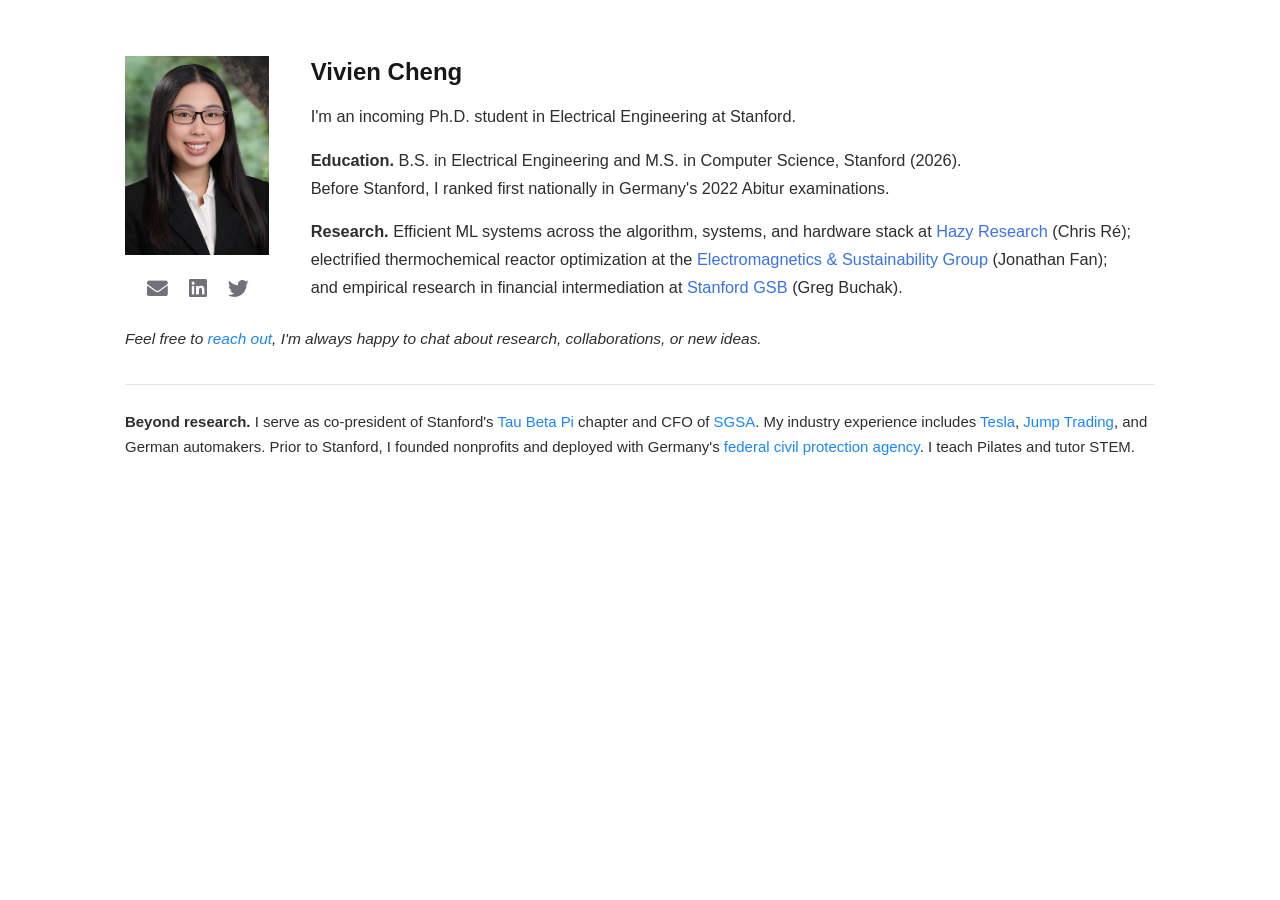
==== commit 71482b7d: "Remove banner image Co-Authored-By: Claude Opus 4.6 (1M context) <noreply@anthropic.com>" ====
--- a/index.html
+++ b/index.html
@@ -65,7 +65,6 @@
 
             <p style="font-size: 0.85em;"><strong>Beyond research.</strong> I serve as co-president of Stanford's <a href="https://tbp.stanford.edu/" target="_blank" rel="noopener noreferrer">Tau Beta Pi</a> chapter and CFO of <a href="https://sgsa.groups.stanford.edu/" target="_blank" rel="noopener noreferrer">SGSA</a>. My industry experience includes <a href="https://tesla.com/" target="_blank" rel="noopener noreferrer">Tesla</a>, <a href="https://www.jumptrading.com/" target="_blank" rel="noopener noreferrer">Jump Trading</a>, and German automakers. Prior to Stanford, I founded nonprofits and deployed with Germany's <a href="https://www.thw.de/EN/homepage/homepage_node.html" target="_blank" rel="noopener noreferrer">federal civil protection agency</a>. I teach Pilates and tutor STEM.</p>
 
-            <img src="IMG_7835.jpg" alt="Milky Way night sky" style="width: 100%; margin-top: 1.5rem; object-fit: cover; height: 200px;">
 
             <!-- Experience Section
             <hr style="margin: 2rem 0 1.5rem; border: none; border-top: 1px solid var(--border-color);">
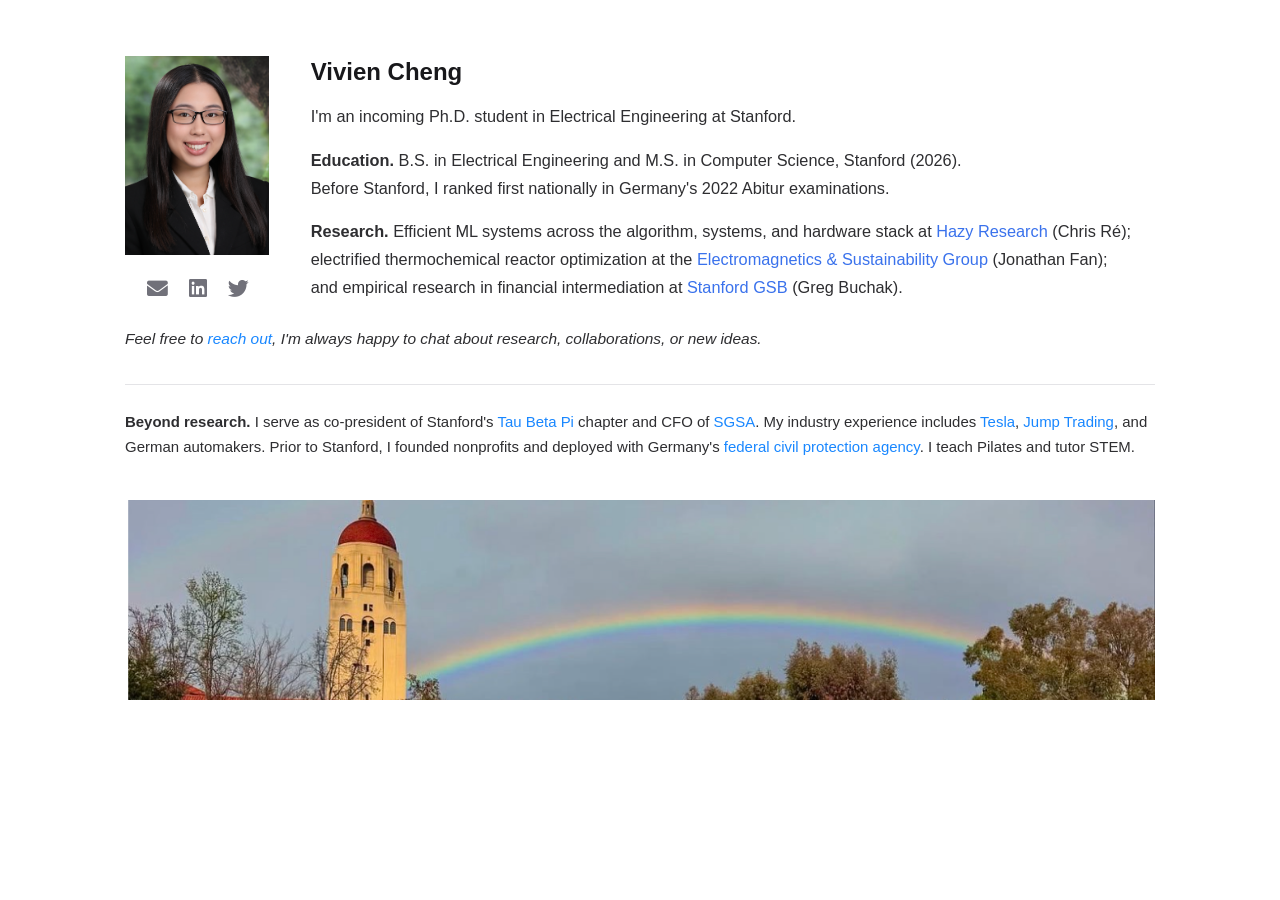
==== commit 9bd3e475: "Add Hoover Tower rainbow banner below Beyond research Co-Authored-By: Claude Opus 4.6 (1M context) <" ====
--- a/index.html
+++ b/index.html
@@ -65,6 +65,7 @@
 
             <p style="font-size: 0.85em;"><strong>Beyond research.</strong> I serve as co-president of Stanford's <a href="https://tbp.stanford.edu/" target="_blank" rel="noopener noreferrer">Tau Beta Pi</a> chapter and CFO of <a href="https://sgsa.groups.stanford.edu/" target="_blank" rel="noopener noreferrer">SGSA</a>. My industry experience includes <a href="https://tesla.com/" target="_blank" rel="noopener noreferrer">Tesla</a>, <a href="https://www.jumptrading.com/" target="_blank" rel="noopener noreferrer">Jump Trading</a>, and German automakers. Prior to Stanford, I founded nonprofits and deployed with Germany's <a href="https://www.thw.de/EN/homepage/homepage_node.html" target="_blank" rel="noopener noreferrer">federal civil protection agency</a>. I teach Pilates and tutor STEM.</p>
 
+            <img src="hoover-banner.png" alt="Hoover Tower with rainbow" style="width: 100%; margin-top: 1.5rem; object-fit: cover; height: 200px;">
 
             <!-- Experience Section
             <hr style="margin: 2rem 0 1.5rem; border: none; border-top: 1px solid var(--border-color);">
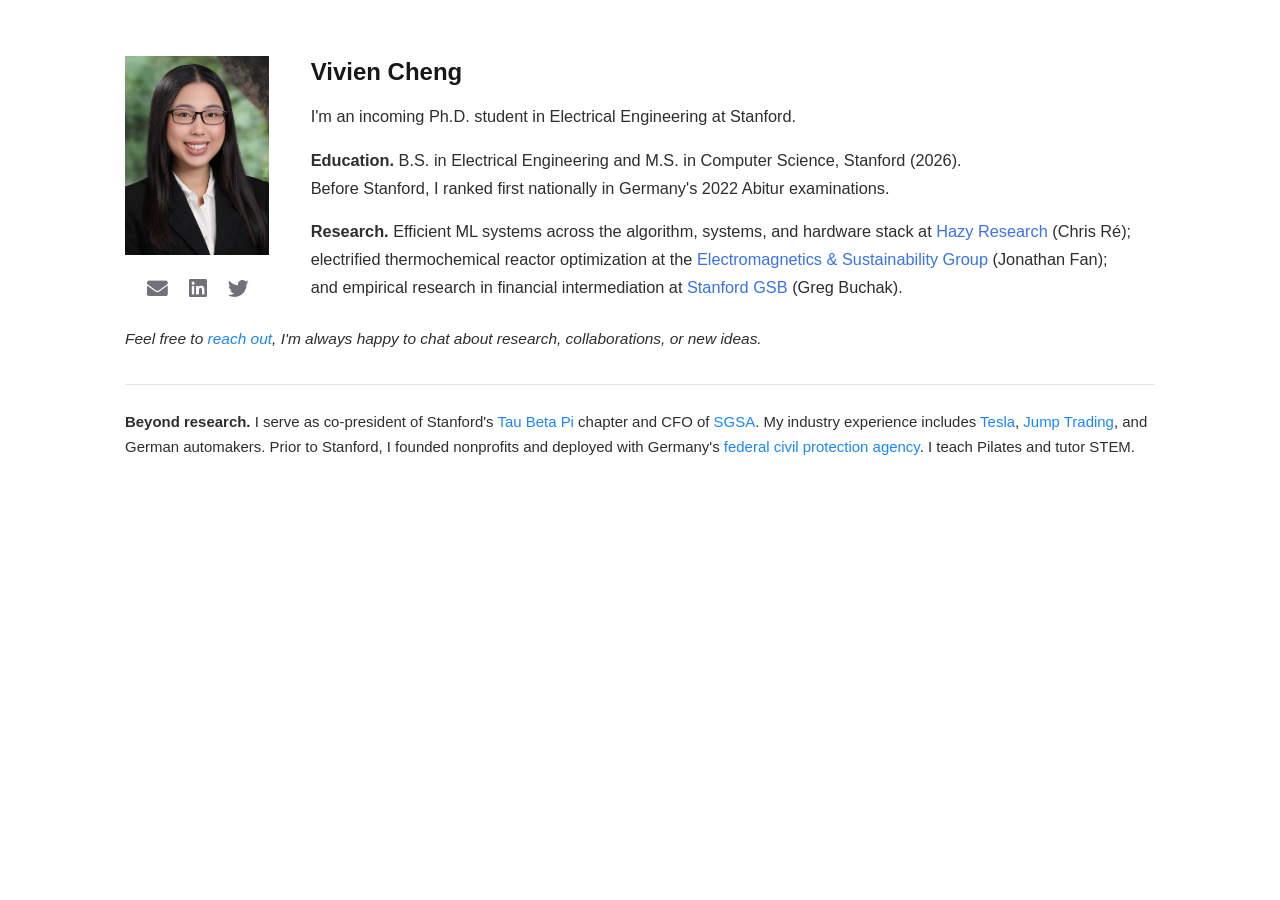
==== commit 305c1da2: "Remove Hoover Tower banner Co-Authored-By: Claude Opus 4.6 (1M context) <noreply@anthropic.com>" ====
--- a/index.html
+++ b/index.html
@@ -65,7 +65,6 @@
 
             <p style="font-size: 0.85em;"><strong>Beyond research.</strong> I serve as co-president of Stanford's <a href="https://tbp.stanford.edu/" target="_blank" rel="noopener noreferrer">Tau Beta Pi</a> chapter and CFO of <a href="https://sgsa.groups.stanford.edu/" target="_blank" rel="noopener noreferrer">SGSA</a>. My industry experience includes <a href="https://tesla.com/" target="_blank" rel="noopener noreferrer">Tesla</a>, <a href="https://www.jumptrading.com/" target="_blank" rel="noopener noreferrer">Jump Trading</a>, and German automakers. Prior to Stanford, I founded nonprofits and deployed with Germany's <a href="https://www.thw.de/EN/homepage/homepage_node.html" target="_blank" rel="noopener noreferrer">federal civil protection agency</a>. I teach Pilates and tutor STEM.</p>
 
-            <img src="hoover-banner.png" alt="Hoover Tower with rainbow" style="width: 100%; margin-top: 1.5rem; object-fit: cover; height: 200px;">
 
             <!-- Experience Section
             <hr style="margin: 2rem 0 1.5rem; border: none; border-top: 1px solid var(--border-color);">
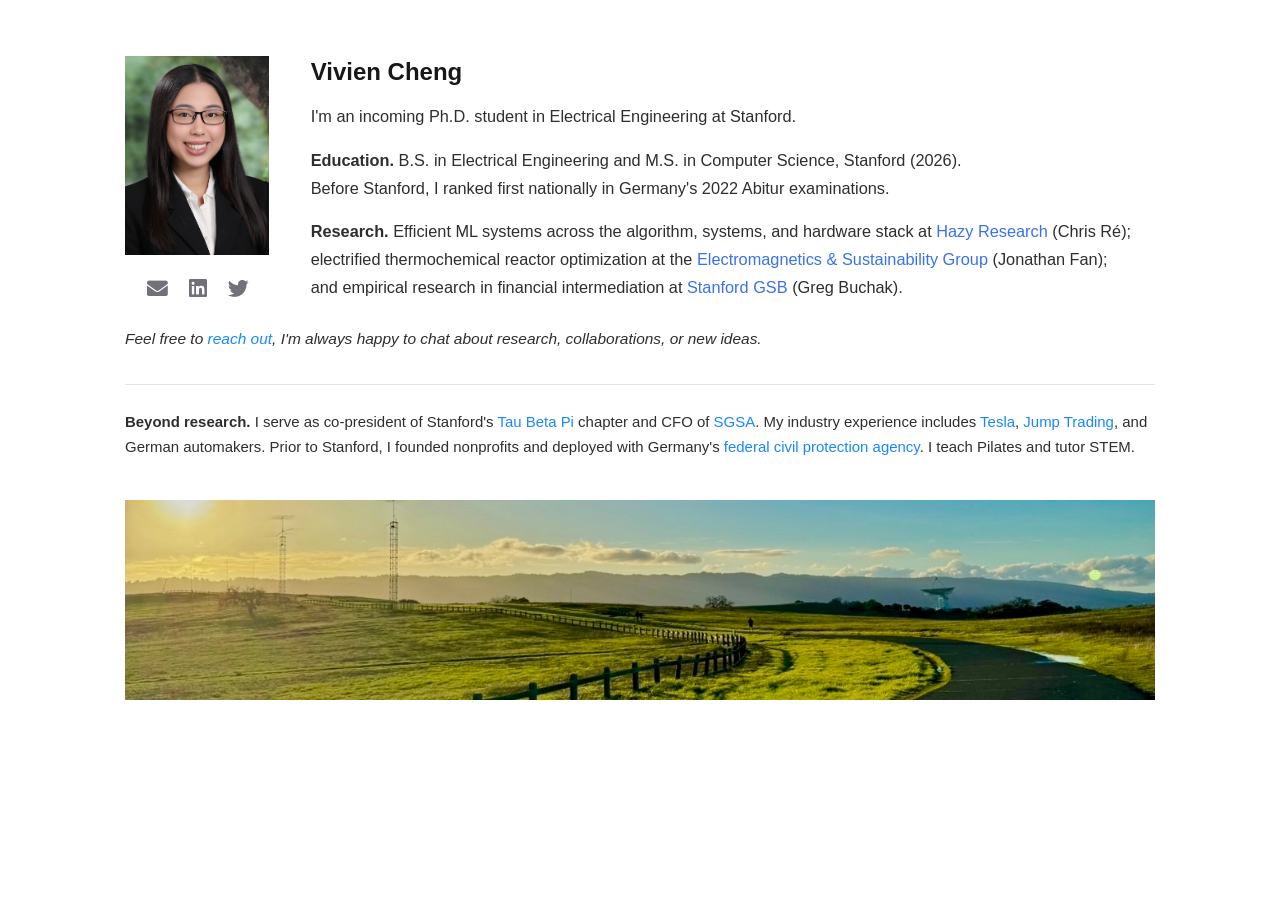
==== commit 714b8416: "Add Dish trail sunset banner Co-Authored-By: Claude Opus 4.6 (1M context) <noreply@anthropic.com>" ====
--- a/index.html
+++ b/index.html
@@ -65,6 +65,7 @@
 
             <p style="font-size: 0.85em;"><strong>Beyond research.</strong> I serve as co-president of Stanford's <a href="https://tbp.stanford.edu/" target="_blank" rel="noopener noreferrer">Tau Beta Pi</a> chapter and CFO of <a href="https://sgsa.groups.stanford.edu/" target="_blank" rel="noopener noreferrer">SGSA</a>. My industry experience includes <a href="https://tesla.com/" target="_blank" rel="noopener noreferrer">Tesla</a>, <a href="https://www.jumptrading.com/" target="_blank" rel="noopener noreferrer">Jump Trading</a>, and German automakers. Prior to Stanford, I founded nonprofits and deployed with Germany's <a href="https://www.thw.de/EN/homepage/homepage_node.html" target="_blank" rel="noopener noreferrer">federal civil protection agency</a>. I teach Pilates and tutor STEM.</p>
 
+            <img src="dish-trail-banner.jpg" alt="Stanford Dish trail at sunset" style="width: 100%; margin-top: 1.5rem; object-fit: cover; height: 200px;">
 
             <!-- Experience Section
             <hr style="margin: 2rem 0 1.5rem; border: none; border-top: 1px solid var(--border-color);">
